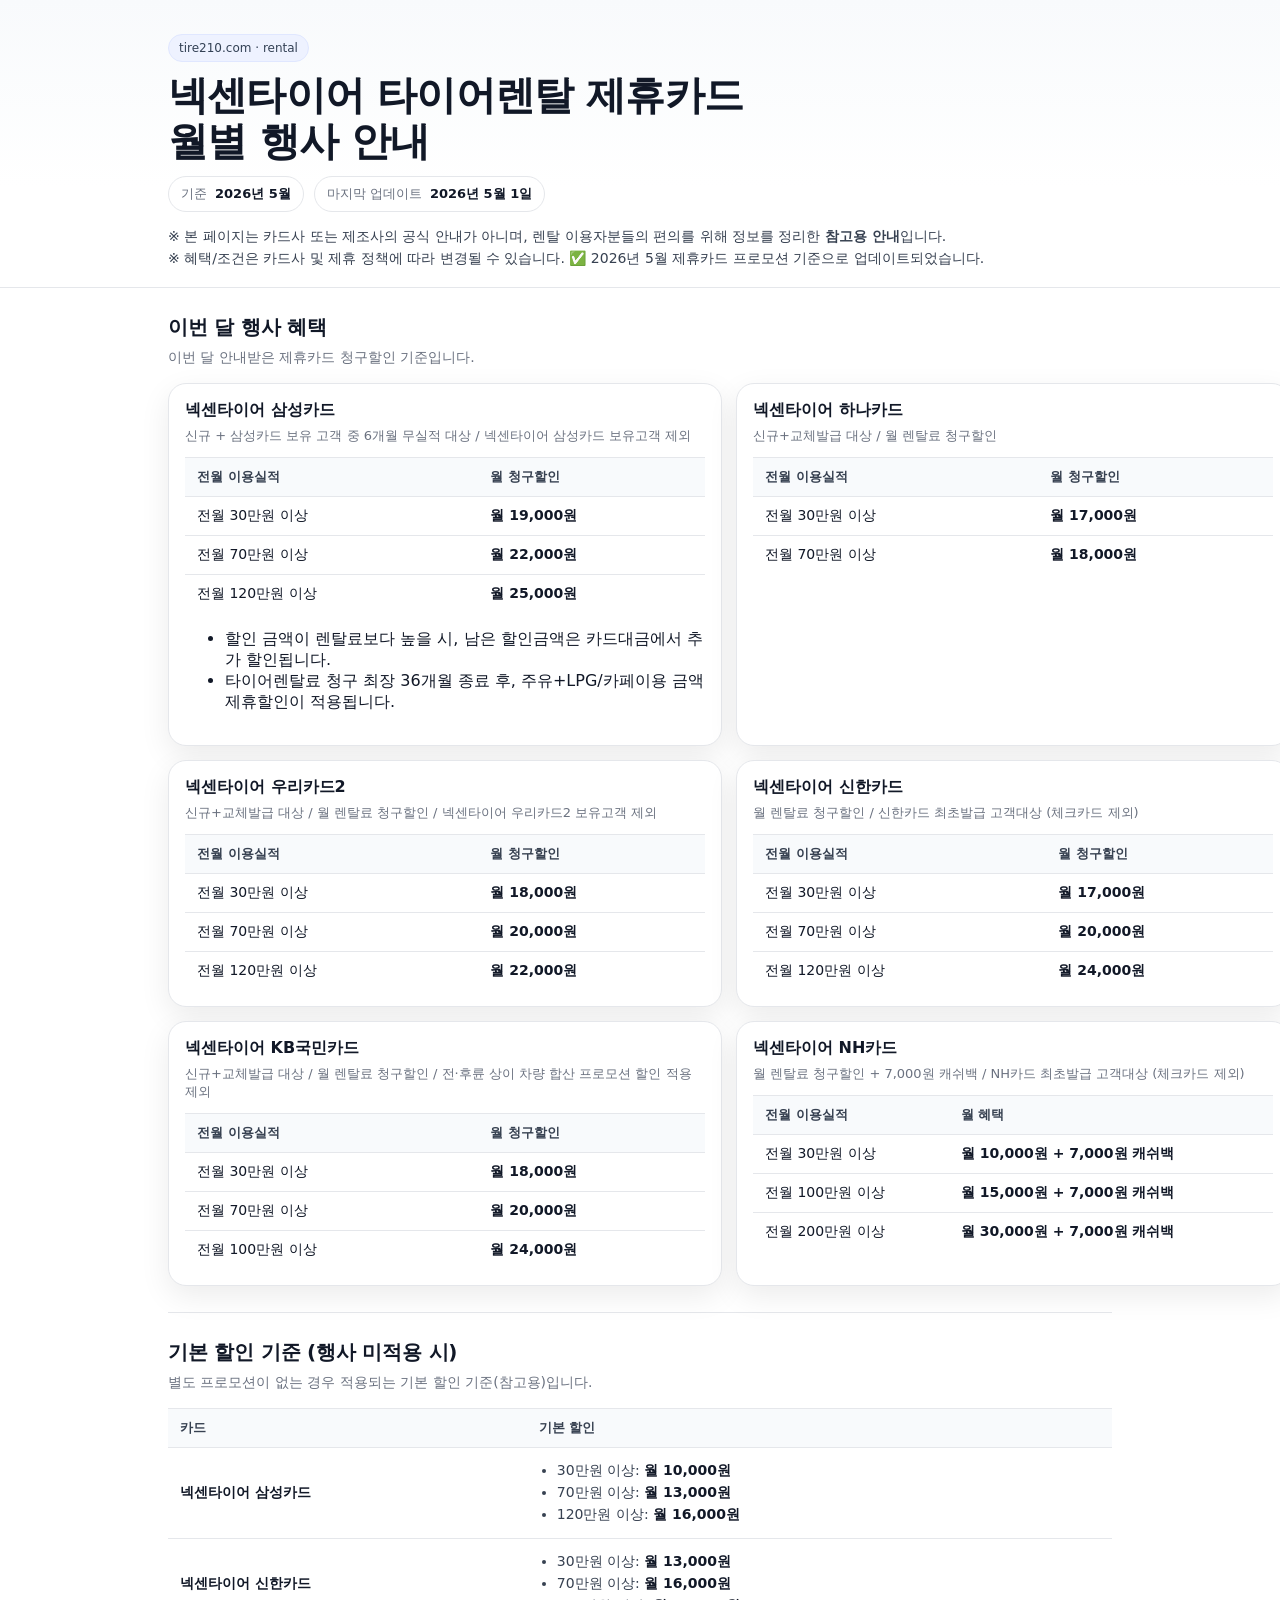
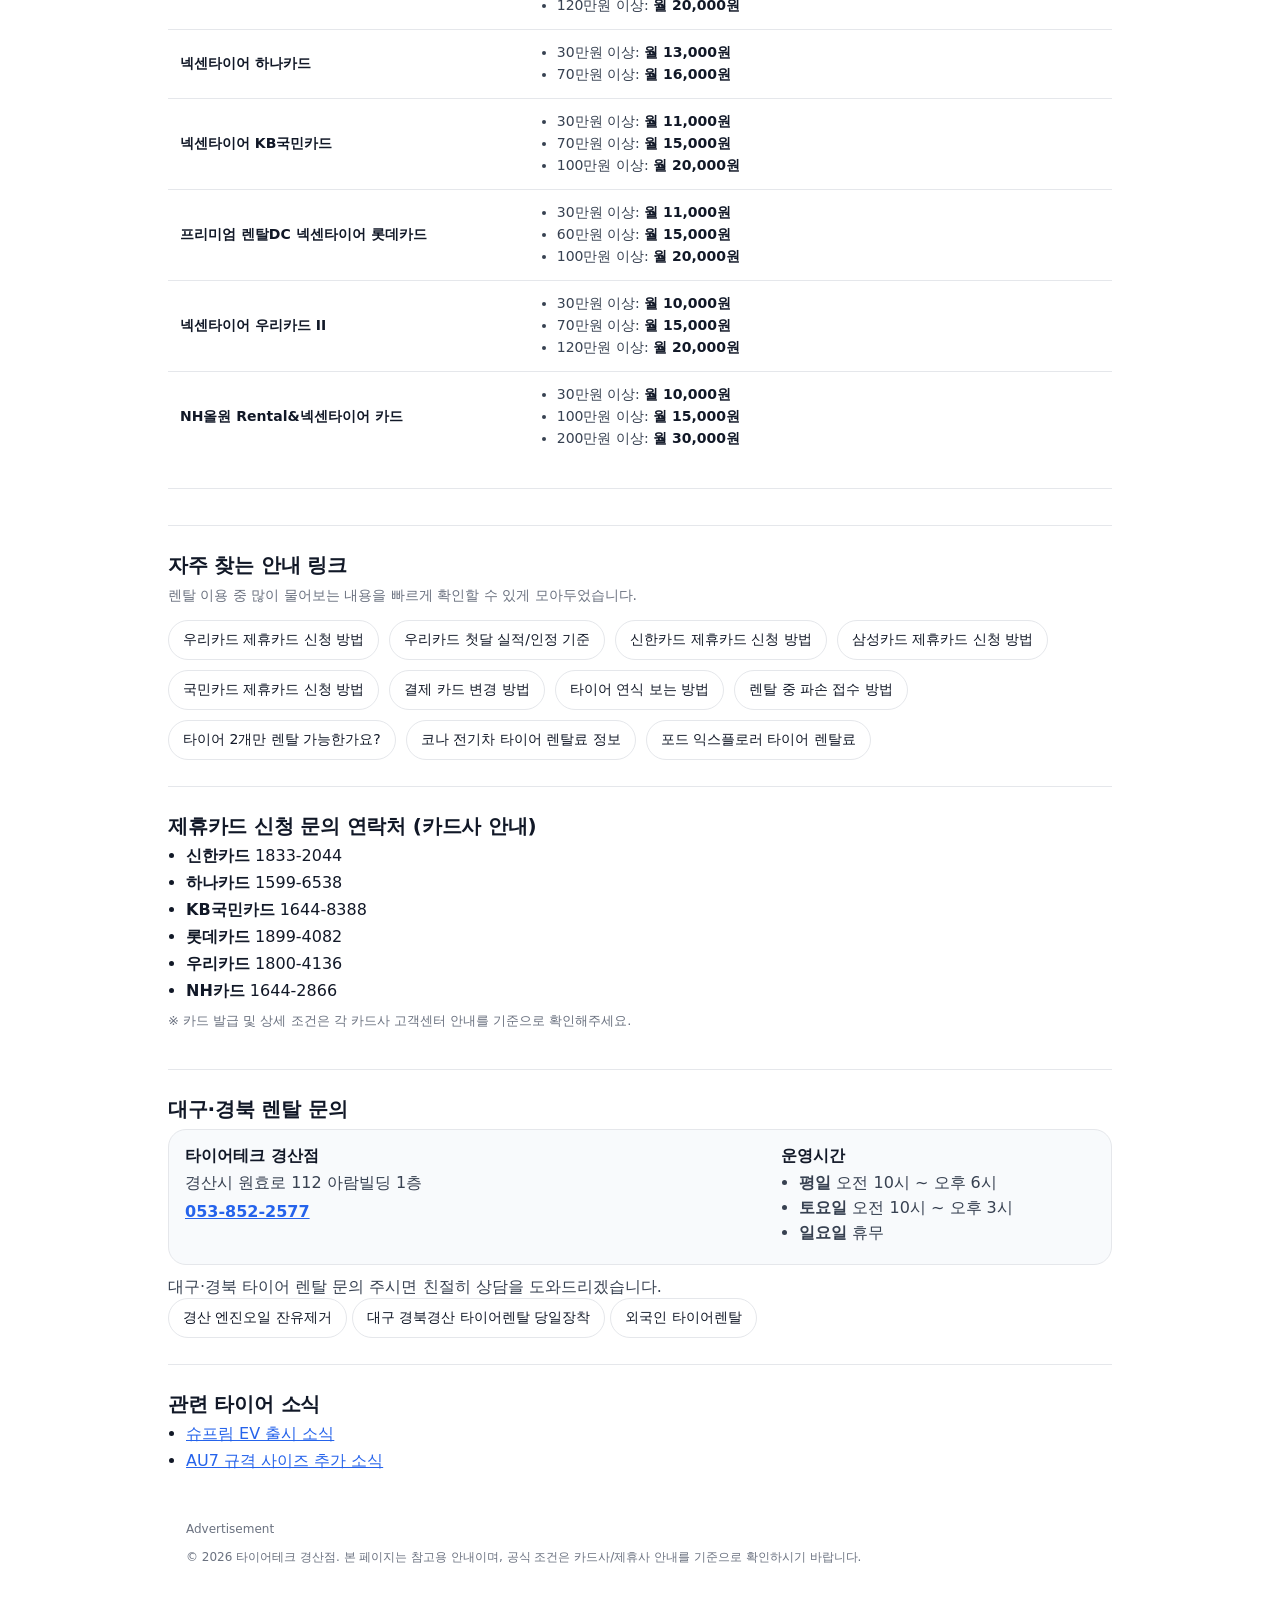
==== index.html.html @ 57018fc6 "Add files via upload" ====
<!DOCTYPE html>
<html lang="ko">
<head>
  <meta name="google-site-verification" content="U9WSG5ah-j_e1AuZ030uVY5MtJMrgHYLfVkPCAjlUDU" />
  <meta name="naver-site-verification" content="57c0deefdcdcd3a2f83f164ee9a19f38ba697eea" />
  <meta charset="UTF-8" />
  <meta name="viewport" content="width=device-width, initial-scale=1.0" />
  <title>넥센타이어 렌탈 제휴카드 월별 행사 안내 | 타이어테크 경산점</title>
  <meta name="description" content="2026년 5월 기준 넥센타이어 렌탈 제휴카드 월별 행사 혜택과 기본 할인 기준, 자주 묻는 질문(FAQ) 및 안내 링크를 한 페이지로 정리했습니다. (참고용 안내)" />
  <link rel="canonical" href="https://rental.tire210.com/" />

  <meta name="google-site-verification" content="BtBII3918J1J9BnNiNfjVaPn0QXfIj5xoi1G_8qtFk4" />
  <meta name="naver-site-verification" content="f28f86b7853e4f6704297b86d7def790b41e00e4" />

  <meta property="og:type" content="website" />
  <meta property="og:title" content="넥센타이어 렌탈 제휴카드 월별 행사 안내" />
  <meta property="og:description" content="2026년 5월 기준 행사 혜택 + 기본 할인 기준 + FAQ/가이드 링크" />
  <meta property="og:url" content="https://rental.tire210.com/" />

  <!-- AdSense (load once) -->
  <script async src="https://pagead2.googlesyndication.com/pagead/js/adsbygoogle.js?client=ca-pub-5877272662464948" crossorigin="anonymous"></script>

  <link rel="stylesheet" href="style.css" />
</head>
<body>
  <header class="hero">
    <div class="container">
      <p class="badge">tire210.com · rental</p>
      <h1>넥센타이어 타이어렌탈 제휴카드<br/>월별 행사 안내</h1>

      <div class="meta-row">
        <div class="meta-item"><span>기준</span><strong>2026년 5월</strong></div>
        <div class="meta-item"><span>마지막 업데이트</span><strong>2026년 5월 1일</strong></div>
      </div>

      <p class="notice">
        ※ 본 페이지는 카드사 또는 제조사의 공식 안내가 아니며, 렌탈 이용자분들의 편의를 위해 정보를 정리한 <strong>참고용 안내</strong>입니다.<br/>
        ※ 혜택/조건은 카드사 및 제휴 정책에 따라 변경될 수 있습니다.
        ✅ 2026년 5월 제휴카드 프로모션 기준으로 업데이트되었습니다.
      </p>
    </div>
  </header>

  <main class="container">

    <section class="section">
      <h2>이번 달 행사 혜택</h2>
      <p class="sub">이번 달 안내받은 제휴카드 청구할인 기준입니다.</p>

      <div class="cards">
        <section class="card">
          <h3>넥센타이어 삼성카드</h3>
          <div class="meta">신규 + 삼성카드 보유 고객 중 6개월 무실적 대상 / 넥센타이어 삼성카드 보유고객 제외</div>
          <div class="table-wrap">
            <table>
              <thead><tr><th>전월 이용실적</th><th>월 청구할인</th></tr></thead>
              <tbody>
                <tr><td>전월 30만원 이상</td><td><strong>월 19,000원</strong></td></tr>
                <tr><td>전월 70만원 이상</td><td><strong>월 22,000원</strong></td></tr>
                <tr><td>전월 120만원 이상</td><td><strong>월 25,000원</strong></td></tr>
              </tbody>
            </table>
          </div>
          <ul class="notes">
            <li>할인 금액이 렌탈료보다 높을 시, 남은 할인금액은 카드대금에서 추가 할인됩니다.</li>
            <li>타이어렌탈료 청구 최장 36개월 종료 후, 주유+LPG/카페이용 금액 제휴할인이 적용됩니다.</li>
          </ul>
        </section>

        <section class="card">
          <h3>넥센타이어 하나카드</h3>
          <div class="meta">신규+교체발급 대상 / 월 렌탈료 청구할인</div>
          <div class="table-wrap">
            <table>
              <thead><tr><th>전월 이용실적</th><th>월 청구할인</th></tr></thead>
              <tbody>
                <tr><td>전월 30만원 이상</td><td><strong>월 17,000원</strong></td></tr>
                <tr><td>전월 70만원 이상</td><td><strong>월 18,000원</strong></td></tr>
              </tbody>
            </table>
          </div>
        </section>

        <section class="card">
          <h3>넥센타이어 우리카드2</h3>
          <div class="meta">신규+교체발급 대상 / 월 렌탈료 청구할인 / 넥센타이어 우리카드2 보유고객 제외</div>
          <div class="table-wrap">
            <table>
              <thead><tr><th>전월 이용실적</th><th>월 청구할인</th></tr></thead>
              <tbody>
                <tr><td>전월 30만원 이상</td><td><strong>월 18,000원</strong></td></tr>
                <tr><td>전월 70만원 이상</td><td><strong>월 20,000원</strong></td></tr>
                <tr><td>전월 120만원 이상</td><td><strong>월 22,000원</strong></td></tr>
              </tbody>
            </table>
          </div>
        </section>

        <section class="card">
          <h3>넥센타이어 신한카드</h3>
          <div class="meta">월 렌탈료 청구할인 / 신한카드 최초발급 고객대상 (체크카드 제외)</div>
          <div class="table-wrap">
            <table>
              <thead><tr><th>전월 이용실적</th><th>월 청구할인</th></tr></thead>
              <tbody>
                <tr><td>전월 30만원 이상</td><td><strong>월 17,000원</strong></td></tr>
                <tr><td>전월 70만원 이상</td><td><strong>월 20,000원</strong></td></tr>
                <tr><td>전월 120만원 이상</td><td><strong>월 24,000원</strong></td></tr>
              </tbody>
            </table>
          </div>
        </section>

        <section class="card">
          <h3>넥센타이어 KB국민카드</h3>
          <div class="meta">신규+교체발급 대상 / 월 렌탈료 청구할인 / 전·후륜 상이 차량 합산 프로모션 할인 적용 제외</div>
          <div class="table-wrap">
            <table>
              <thead><tr><th>전월 이용실적</th><th>월 청구할인</th></tr></thead>
              <tbody>
                <tr><td>전월 30만원 이상</td><td><strong>월 18,000원</strong></td></tr>
                <tr><td>전월 70만원 이상</td><td><strong>월 20,000원</strong></td></tr>
                <tr><td>전월 100만원 이상</td><td><strong>월 24,000원</strong></td></tr>
              </tbody>
            </table>
          </div>
        </section>

        <section class="card">
          <h3>넥센타이어 NH카드</h3>
          <div class="meta">월 렌탈료 청구할인 + 7,000원 캐쉬백 / NH카드 최초발급 고객대상 (체크카드 제외)</div>
          <div class="table-wrap">
            <table>
              <thead><tr><th>전월 이용실적</th><th>월 혜택</th></tr></thead>
              <tbody>
                <tr><td>전월 30만원 이상</td><td><strong>월 10,000원 + 7,000원 캐쉬백</strong></td></tr>
                <tr><td>전월 100만원 이상</td><td><strong>월 15,000원 + 7,000원 캐쉬백</strong></td></tr>
                <tr><td>전월 200만원 이상</td><td><strong>월 30,000원 + 7,000원 캐쉬백</strong></td></tr>
              </tbody>
            </table>
          </div>
        </section>
      </div>
    </section>

    <section class="section">
      <h2>기본 할인 기준 (행사 미적용 시)</h2>
      <p class="sub">별도 프로모션이 없는 경우 적용되는 기본 할인 기준(참고용)입니다.</p>

      <div class="table-wrap">
        <table class="baseline">
          <thead>
            <tr><th style="width:38%">카드</th><th>기본 할인</th></tr>
          </thead>
          <tbody>
            <tr>
              <td class="cardname">넥센타이어 삼성카드</td>
              <td>
                <ul class="mini">
                  <li>30만원 이상: <strong>월 10,000원</strong></li>
                  <li>70만원 이상: <strong>월 13,000원</strong></li>
                  <li>120만원 이상: <strong>월 16,000원</strong></li>
                </ul>
              </td>
            </tr>
            <tr>
              <td class="cardname">넥센타이어 신한카드</td>
              <td>
                <ul class="mini">
                  <li>30만원 이상: <strong>월 13,000원</strong></li><li>70만원 이상: <strong>월 16,000원</strong></li><li>120만원 이상: <strong>월 20,000원</strong></li>
                </ul>
              </td>
            </tr>
            <tr>
              <td class="cardname">넥센타이어 하나카드</td>
              <td>
                <ul class="mini">
                  <li>30만원 이상: <strong>월 13,000원</strong></li><li>70만원 이상: <strong>월 16,000원</strong></li>
                </ul>
              </td>
            </tr>
            <tr>
              <td class="cardname">넥센타이어 KB국민카드</td>
              <td>
                <ul class="mini">
                  <li>30만원 이상: <strong>월 11,000원</strong></li><li>70만원 이상: <strong>월 15,000원</strong></li><li>100만원 이상: <strong>월 20,000원</strong></li>
                </ul>
              </td>
            </tr>
            <tr>
              <td class="cardname">프리미엄 렌탈DC 넥센타이어 롯데카드</td>
              <td>
                <ul class="mini">
                  <li>30만원 이상: <strong>월 11,000원</strong></li><li>60만원 이상: <strong>월 15,000원</strong></li><li>100만원 이상: <strong>월 20,000원</strong></li>
                </ul>
              </td>
            </tr>
            <tr>
              <td class="cardname">넥센타이어 우리카드 II</td>
              <td>
                <ul class="mini">
                  <li>30만원 이상: <strong>월 10,000원</strong></li><li>70만원 이상: <strong>월 15,000원</strong></li><li>120만원 이상: <strong>월 20,000원</strong></li>
                </ul>
              </td>
            </tr>
            <tr>
              <td class="cardname">NH올원 Rental&넥센타이어 카드</td>
              <td>
                <ul class="mini">
                  <li>30만원 이상: <strong>월 10,000원</strong></li><li>100만원 이상: <strong>월 15,000원</strong></li><li>200만원 이상: <strong>월 30,000원</strong></li>
                </ul>
              </td>
            </tr>
          </tbody>
        </table>
      </div>
    </section>

    <!-- Mid-page Ad -->
    <section class="section ad-section" aria-label="advertisement">
      <ins class="adsbygoogle"
        style="display:block"
        data-ad-client="ca-pub-5877272662464948"
        data-ad-slot="8255719334"
        data-ad-format="auto"
        data-full-width-responsive="true"></ins>
    </section>

    <section class="section">
      <h2>자주 찾는 안내 링크</h2>
      <p class="sub">렌탈 이용 중 많이 물어보는 내용을 빠르게 확인할 수 있게 모아두었습니다.</p>
      <div class="btns">
        <a class="btn" href="https://tire210.com/5518" target="_blank" rel="noopener noreferrer">우리카드 제휴카드 신청 방법</a>
        <a class="btn" href="https://tiretech.tistory.com/265" target="_blank" rel="noopener noreferrer">우리카드 첫달 실적/인정 기준</a>
        <a class="btn" href="https://tire210.com/5274" target="_blank" rel="noopener noreferrer">신한카드 제휴카드 신청 방법</a>
        <a class="btn" href="https://blog.naver.com/cylony/224237041107" target="_blank" rel="noopener noreferrer">삼성카드 제휴카드 신청 방법</a>
        <a class="btn" href="https://blog.naver.com/cylony/224177169740" target="_blank" rel="noopener noreferrer">국민카드 제휴카드 신청 방법</a>
        <a class="btn" href="https://2454518.com/%eb%84%a5%ec%84%bc-%ed%83%80%ec%9d%b4%ec%96%b4%eb%a0%8c%ed%83%88-%ea%b2%b0%ec%a0%9c-%ec%b9%b4%eb%93%9c-%eb%b3%80%ea%b2%bd%ed%95%98%eb%8a%94-%eb%b0%a9%eb%b2%95/" target="_blank" rel="noopener noreferrer">결제 카드 변경 방법</a>
        <a class="btn" href="https://tire210.com/3862" target="_blank" rel="noopener noreferrer">타이어 연식 보는 방법</a>
        <a class="btn" href="https://tire210.com/2667" target="_blank" rel="noopener noreferrer">렌탈 중 파손 접수 방법</a>
        <a class="btn" href="https://tire210.com/3295" target="_blank" rel="noopener noreferrer">타이어 2개만 렌탈 가능한가요?</a>
        <a class="btn" href="https://tiretech.tistory.com/417" target="_blank" rel="noopener noreferrer">코나 전기차 타이어 렌탈료 정보</a>
        <a class="btn" href="https://2454518.com/ford-explorer-20inch-tire-255-50r20/" target="_blank" rel="noopener noreferrer">포드 익스플로러 타이어 렌탈료</a>
      </div>
    </section>

    <section class="section">
      <h2>제휴카드 신청 문의 연락처 (카드사 안내)</h2>
      <ul class="contacts">
        <li><strong>신한카드</strong> 1833-2044</li>
        <li><strong>하나카드</strong> 1599-6538</li>
        <li><strong>KB국민카드</strong> 1644-8388</li>
        <li><strong>롯데카드</strong> 1899-4082</li>
        <li><strong>우리카드</strong> 1800-4136</li>
        <li><strong>NH카드</strong> 1644-2866</li>
      </ul>
      <p class="muted">※ 카드 발급 및 상세 조건은 각 카드사 고객센터 안내를 기준으로 확인해주세요.</p>
    </section>

    <section class="section store">
      <h2>대구·경북 렌탈 문의</h2>
      <div class="storebox">
        <div>
          <div class="storename">타이어테크 경산점</div>
          <div class="storeaddr">경산시 원효로 112 아람빌딩 1층</div>
          <div class="storephone"><a href="tel:0538522577">053-852-2577</a></div>
        </div>
        <div class="hours">
          <div class="hours-title">운영시간</div>
          <ul>
            <li><strong>평일</strong> 오전 10시 ~ 오후 6시</li><li><strong>토요일</strong> 오전 10시 ~ 오후 3시</li><li><strong>일요일</strong> 휴무</li>
          </ul>
        </div>
      </div>
      <p class="feel">대구·경북 타이어 렌탈 문의 주시면 친절히 상담을 도와드리겠습니다.</p>
      <a class="btn" href="https://2454518.com/gyeongsan-engine-oil-suction/" target="_blank" rel="noopener noreferrer">경산 엔진오일 잔유제거</a>
      <a class="btn" href="https://daegu-gyeongsan-tire-rental.vercel.app/" target="_blank" rel="noopener noreferrer">대구 경북경산 타이어렌탈 당일장착</a>
      <a class="btn" href="https://gyeongsan-tire-rental-39fvxk71e-mazeverses-projects.vercel.app/" target="_blank" rel="noopener noreferrer">외국인 타이어렌탈</a>
    </section>

    <section class="section">
      <h2>관련 타이어 소식</h2>
      <ul class="related">
        <li><a href="https://tire210.com/5568" target="_blank" rel="noopener noreferrer">슈프림 EV 출시 소식</a></li>
        <li><a href="https://tire210.com/5539" target="_blank" rel="noopener noreferrer">AU7 규격 사이즈 추가 소식</a></li>
      </ul>
    </section>

    <!-- Bottom Ad (last) -->
    <footer class="footer">
      <div class="container">
        <div class="ad-label">Advertisement</div>
        <ins class="adsbygoogle"
          style="display:block"
          data-ad-client="ca-pub-5877272662464948"
          data-ad-slot="8255719334"
          data-ad-format="auto"
          data-full-width-responsive="true"></ins>

        <p class="fineprint">
          © 2026 타이어테크 경산점. 본 페이지는 참고용 안내이며, 공식 조건은 카드사/제휴사 안내를 기준으로 확인하시기 바랍니다.
        </p>
      </div>
    </footer>

  </main>

  <script src="script.js"></script>
  <script>
    // Initialize AdSense units after the DOM is ready
    window.addEventListener('load', function(){
      try {
        (adsbygoogle = window.adsbygoogle || []).push({});
        (adsbygoogle = window.adsbygoogle || []).push({});
      } catch (e) {}
    });
  </script>
</body>
</html>
---- style.css ----
:root{
  --bg:#ffffff;
  --text:#111827;
  --muted:#6b7280;
  --card:#ffffff;
  --line:#e5e7eb;
  --accent:#2563eb;
  --soft:#f8fafc;
  --shadow: 0 10px 30px rgba(0,0,0,.08);
  --radius:18px;
  --max: 980px;
}

*{box-sizing:border-box}
html,body{margin:0;padding:0;font-family:system-ui,-apple-system,Segoe UI,Roboto,Noto Sans KR,Apple SD Gothic Neo,"Malgun Gothic",sans-serif;color:var(--text);background:var(--bg);}
a{color:inherit}
.container{max-width:var(--max);margin:0 auto;padding:0 18px;}

.hero{
  background:linear-gradient(180deg, #f8fafc 0%, #ffffff 65%);
  border-bottom:1px solid var(--line);
  padding:34px 0 18px;
}
.badge{
  display:inline-block;
  font-size:12px;
  color:#334155;
  background:#eef2ff;
  border:1px solid #e0e7ff;
  padding:6px 10px;
  border-radius:999px;
  margin:0 0 10px;
}
.hero h1{
  margin:0 0 12px;
  line-height:1.15;
  font-size:34px;
  letter-spacing:-.02em;
}
.meta-row{
  display:flex; gap:10px; flex-wrap:wrap;
  margin:8px 0 14px;
}
.meta-item{
  background:#fff;
  border:1px solid var(--line);
  border-radius:999px;
  padding:8px 12px;
  font-size:13px;
  display:flex; gap:8px; align-items:center;
}
.meta-item span{color:var(--muted)}
.notice{
  margin:0;
  color:#374151;
  font-size:14px;
  line-height:1.55;
}

.section{padding:26px 0;border-bottom:1px solid var(--line);}
.section:last-of-type{border-bottom:none}
h2{margin:0 0 6px;font-size:20px;letter-spacing:-.01em}
.sub{margin:0 0 14px;color:var(--muted);font-size:14px;line-height:1.55}

.cards{display:grid;grid-template-columns:1fr;gap:14px}
.card{
  background:var(--card);
  border:1px solid var(--line);
  border-radius:var(--radius);
  padding:16px;
  box-shadow: var(--shadow);
}
.card h3{margin:0 0 6px;font-size:16px}
.meta{color:var(--muted);font-size:13px;margin-bottom:12px}
.table-wrap{overflow:auto}
table{
  width:100%;
  border-collapse:separate;
  border-spacing:0;
  min-width:520px;
}
thead th{
  text-align:left;
  font-size:13px;
  color:#374151;
  background:var(--soft);
  border-top:1px solid var(--line);
  border-bottom:1px solid var(--line);
  padding:10px 12px;
}
tbody td{
  padding:10px 12px;
  border-bottom:1px solid var(--line);
  font-size:14px;
}
tbody tr:last-child td{border-bottom:none}
.baseline{min-width:720px}
.cardname{font-weight:600}
.mini{margin:0;padding-left:18px}
.mini li{margin:4px 0;color:#374151}
.mini strong{color:#111827}

.btns{display:flex;flex-wrap:wrap;gap:10px}
.btn{
  display:inline-flex;
  align-items:center;
  justify-content:center;
  text-decoration:none;
  padding:10px 14px;
  border:1px solid var(--line);
  border-radius:999px;
  background:#fff;
  font-size:14px;
  transition:transform .05s ease, box-shadow .15s ease, border-color .15s ease;
}
.btn:hover{
  border-color:#cbd5e1;
  box-shadow:0 8px 20px rgba(0,0,0,.06);
}
.btn:active{transform:translateY(1px)}

.contacts{margin:0;padding-left:18px}
.contacts li{margin:6px 0;color:#111827}
.muted{color:var(--muted);font-size:13px;margin-top:10px}

.storebox{
  display:grid;
  grid-template-columns: 1.3fr .7fr;
  gap:14px;
  background:var(--soft);
  border:1px solid var(--line);
  border-radius:var(--radius);
  padding:16px;
}
.storename{font-weight:800;font-size:16px;margin-bottom:6px}
.storeaddr{color:#374151;margin-bottom:8px}
.storephone a{color:var(--accent);font-weight:700}
.hours-title{font-weight:700;margin-bottom:6px}
.hours ul{margin:0;padding-left:18px}
.hours li{margin:4px 0;color:#374151}
.feel{margin:12px 0 0;color:#374151}

.related{margin:0;padding-left:18px}
.related li{margin:6px 0}
.related a{color:var(--accent)}

.ad-section{
  padding:18px 0;
  border-bottom:1px solid var(--line);
}
.footer{
  padding:18px 0 32px;
}
.ad-label{
  color:var(--muted);
  font-size:12px;
  margin-bottom:10px;
}
.fineprint{
  margin:12px 0 0;
  color:var(--muted);
  font-size:12px;
  line-height:1.5;
}

@media (min-width: 860px){
  .cards{grid-template-columns:1fr 1fr}
  .hero h1{font-size:40px}
}
@media (max-width: 600px){
  table{min-width:0}
  .baseline{min-width:0}
  .storebox{grid-template-columns:1fr}
  .btn{width:100%}
}
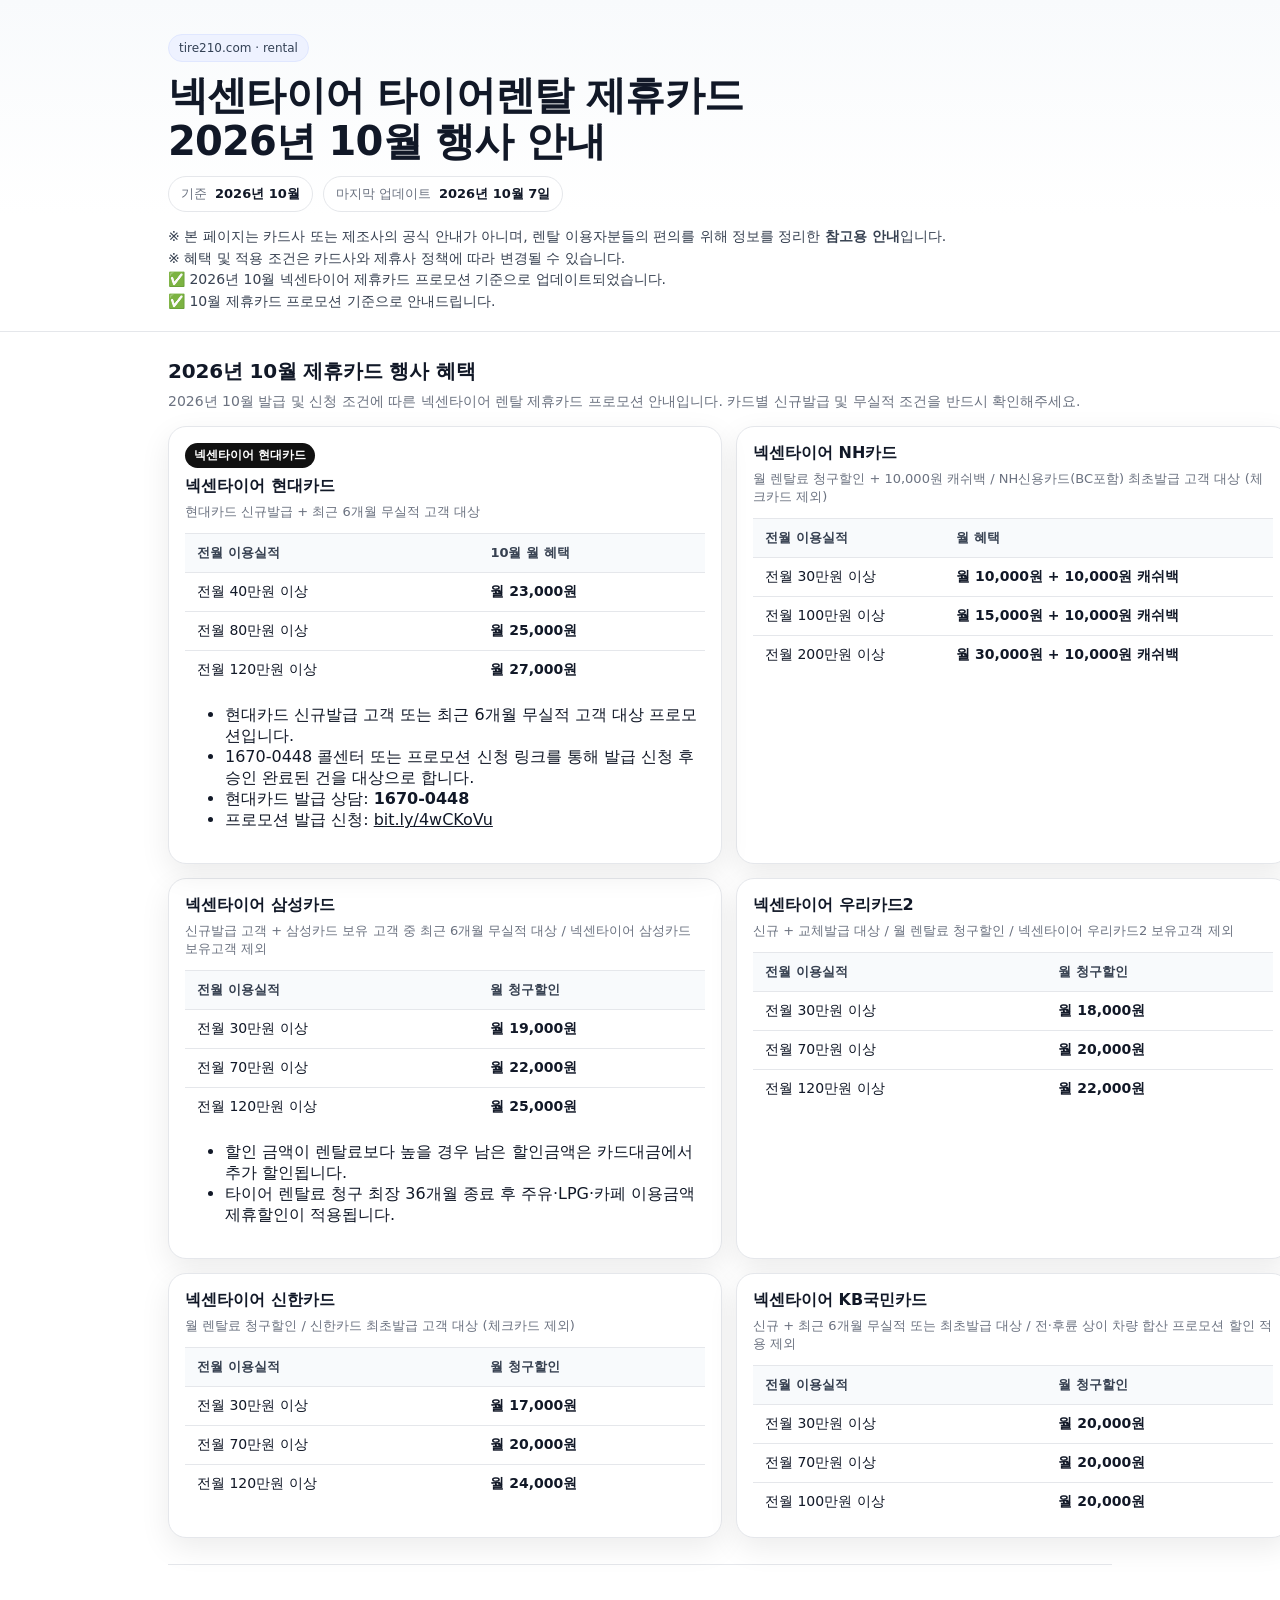
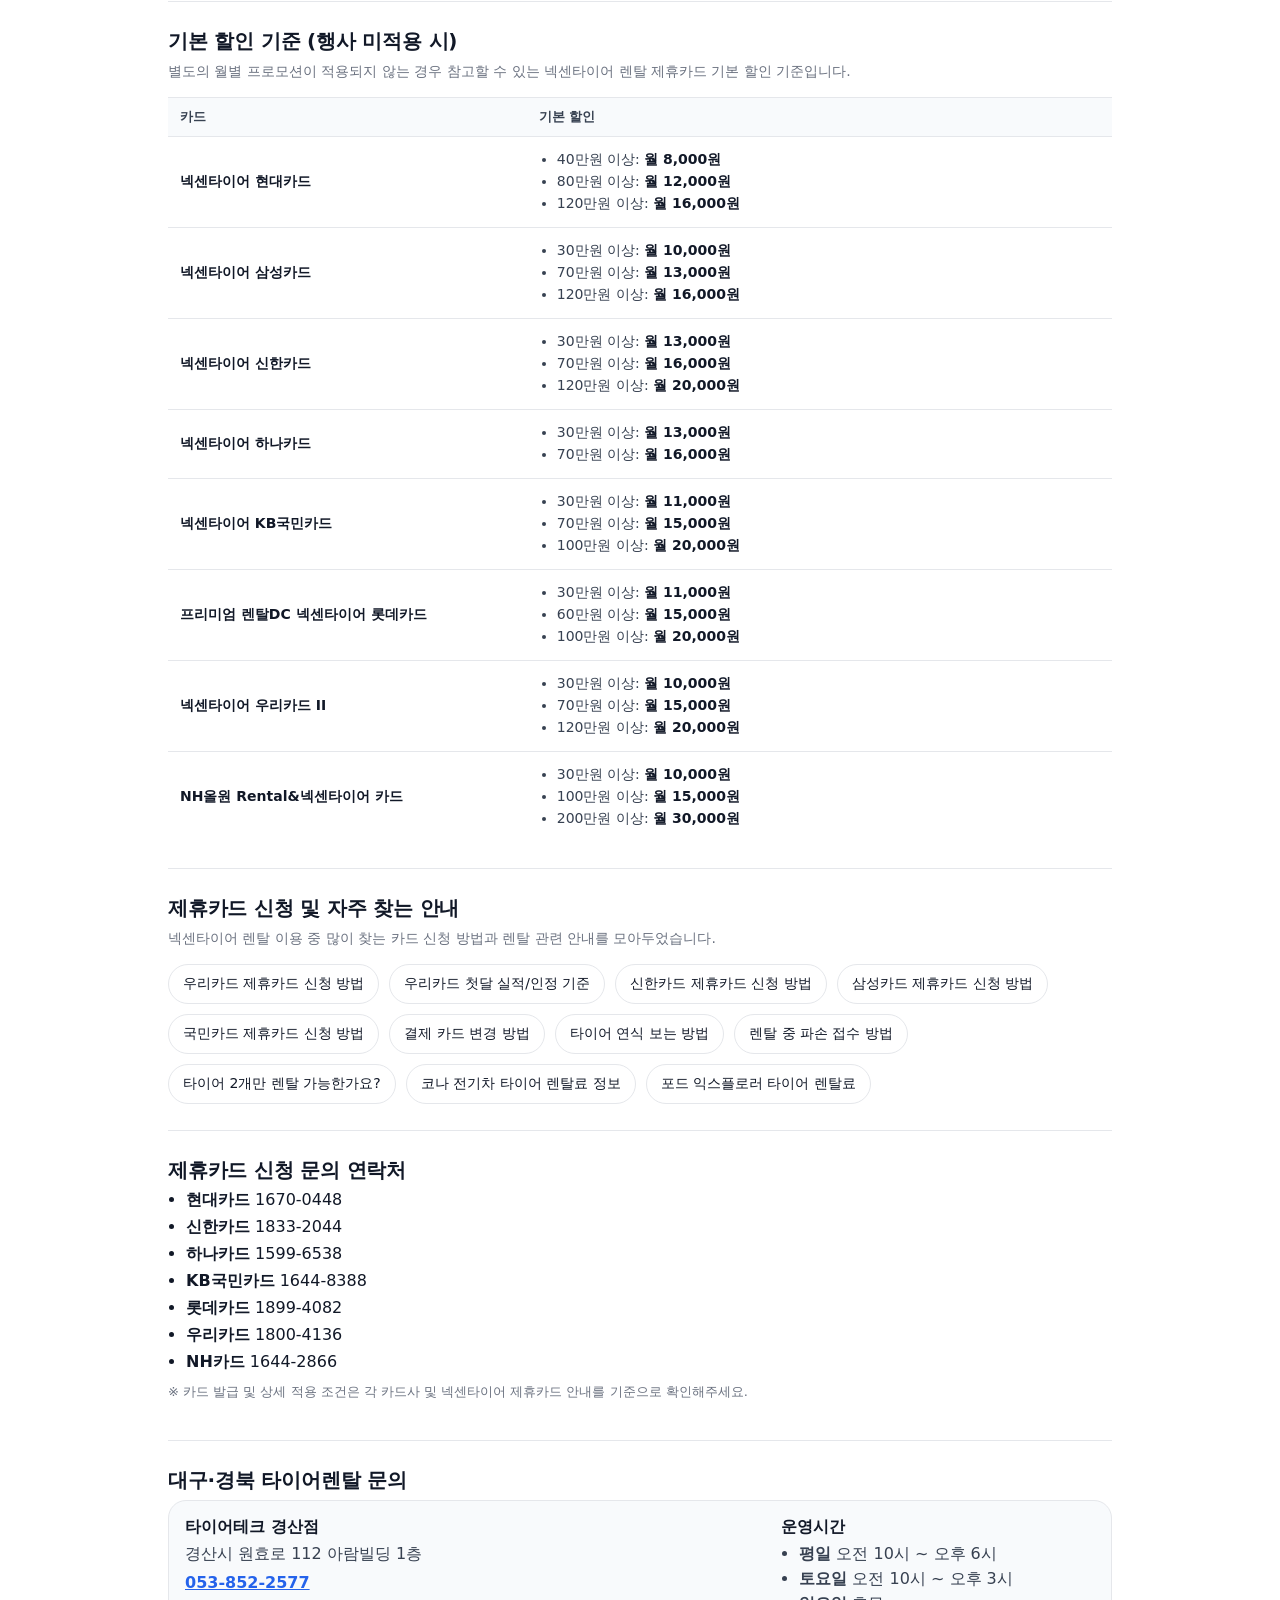
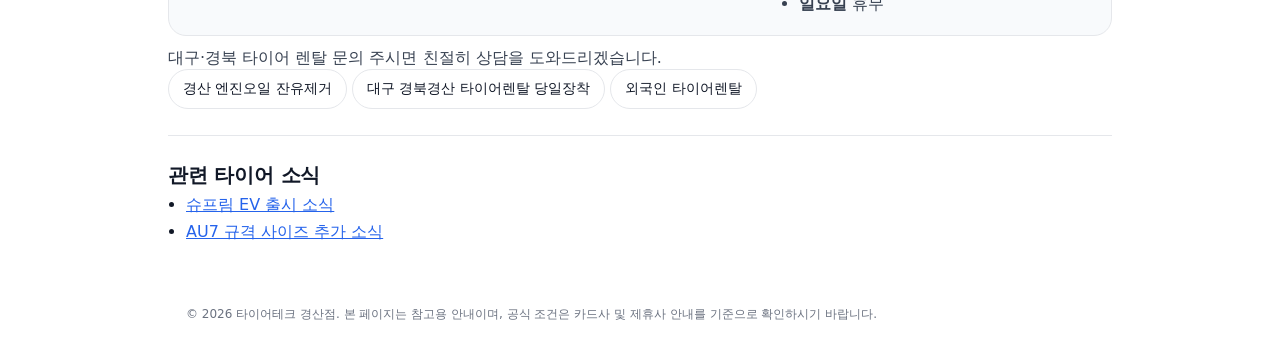
==== commit 9d9ce30b: "Add files via upload" ====
--- a/index.html.html
+++ b/index.html.html
@@ -5,315 +5,1090 @@
   <meta name="naver-site-verification" content="57c0deefdcdcd3a2f83f164ee9a19f38ba697eea" />
   <meta charset="UTF-8" />
   <meta name="viewport" content="width=device-width, initial-scale=1.0" />
-  <title>넥센타이어 렌탈 제휴카드 월별 행사 안내 | 타이어테크 경산점</title>
-  <meta name="description" content="2026년 5월 기준 넥센타이어 렌탈 제휴카드 월별 행사 혜택과 기본 할인 기준, 자주 묻는 질문(FAQ) 및 안내 링크를 한 페이지로 정리했습니다. (참고용 안내)" />
+
+  <title>넥센타이어 렌탈 제휴카드 10월 행사 안내 | 타이어테크 경산점</title>
+
+  <meta
+    name="description"
+    content="2026년 10월 넥센타이어 렌탈 제휴카드 프로모션을 정리했습니다. 현대카드, NH카드, 삼성카드, 우리카드, 신한카드, 국민카드 월별 할인 혜택과 기본 할인 기준을 확인하세요."
+  />
+
   <link rel="canonical" href="https://rental.tire210.com/" />
 
   <meta name="google-site-verification" content="BtBII3918J1J9BnNiNfjVaPn0QXfIj5xoi1G_8qtFk4" />
   <meta name="naver-site-verification" content="f28f86b7853e4f6704297b86d7def790b41e00e4" />
 
   <meta property="og:type" content="website" />
-  <meta property="og:title" content="넥센타이어 렌탈 제휴카드 월별 행사 안내" />
-  <meta property="og:description" content="2026년 5월 기준 행사 혜택 + 기본 할인 기준 + FAQ/가이드 링크" />
+  <meta property="og:title" content="2026년 10월 넥센타이어 렌탈 제휴카드 행사 안내" />
+  <meta
+    property="og:description"
+    content="현대카드 신규 출시! 2026년 10월 넥센타이어 렌탈 제휴카드 프로모션과 기본 할인 기준을 한눈에 확인하세요."
+  />
   <meta property="og:url" content="https://rental.tire210.com/" />
 
-  <!-- AdSense (load once) -->
-  <script async src="https://pagead2.googlesyndication.com/pagead/js/adsbygoogle.js?client=ca-pub-5877272662464948" crossorigin="anonymous"></script>
+  <!-- AdSense -->
+  <script
+    async
+    src="https://pagead2.googlesyndication.com/pagead/js/adsbygoogle.js?client=ca-pub-5877272662464948"
+    crossorigin="anonymous">
+  </script>
 
   <link rel="stylesheet" href="style.css" />
+
+  <style>
+    .cards {
+      align-items: stretch;
+    }
+
+    .card {
+      height: 100%;
+      box-sizing: border-box;
+    }
+
+    .new-card {
+      position: relative;
+    }
+
+    .new-label {
+      display: inline-block;
+      margin-bottom: 8px;
+      padding: 4px 9px;
+      border-radius: 20px;
+      font-size: 12px;
+      font-weight: 700;
+      background: #111;
+      color: #fff;
+    }
+
+    .card-guide {
+      margin-top: 14px;
+    }
+
+    .card-guide a {
+      display: inline-block;
+      font-weight: 700;
+      text-decoration: none;
+    }
+  </style>
 </head>
+
 <body>
+
   <header class="hero">
     <div class="container">
+
       <p class="badge">tire210.com · rental</p>
-      <h1>넥센타이어 타이어렌탈 제휴카드<br/>월별 행사 안내</h1>
+
+      <h1>
+        넥센타이어 타이어렌탈 제휴카드<br />
+        2026년 10월 행사 안내
+      </h1>
 
       <div class="meta-row">
-        <div class="meta-item"><span>기준</span><strong>2026년 5월</strong></div>
-        <div class="meta-item"><span>마지막 업데이트</span><strong>2026년 5월 1일</strong></div>
+
+        <div class="meta-item">
+          <span>기준</span>
+          <strong>2026년 10월</strong>
+        </div>
+
+        <div class="meta-item">
+          <span>마지막 업데이트</span>
+          <strong>2026년 10월 7일</strong>
+        </div>
+
       </div>
 
       <p class="notice">
-        ※ 본 페이지는 카드사 또는 제조사의 공식 안내가 아니며, 렌탈 이용자분들의 편의를 위해 정보를 정리한 <strong>참고용 안내</strong>입니다.<br/>
-        ※ 혜택/조건은 카드사 및 제휴 정책에 따라 변경될 수 있습니다.
-        ✅ 2026년 5월 제휴카드 프로모션 기준으로 업데이트되었습니다.
+        ※ 본 페이지는 카드사 또는 제조사의 공식 안내가 아니며,
+        렌탈 이용자분들의 편의를 위해 정보를 정리한
+        <strong>참고용 안내</strong>입니다.<br />
+
+        ※ 혜택 및 적용 조건은 카드사와 제휴사 정책에 따라 변경될 수 있습니다.<br />
+
+        ✅ 2026년 10월 넥센타이어 제휴카드 프로모션 기준으로 업데이트되었습니다.<br />
+
+        ✅ 10월 제휴카드 프로모션 기준으로 안내드립니다.
       </p>
+
     </div>
   </header>
 
+
   <main class="container">
 
+    <!-- 9월 프로모션 -->
     <section class="section">
-      <h2>이번 달 행사 혜택</h2>
-      <p class="sub">이번 달 안내받은 제휴카드 청구할인 기준입니다.</p>
+
+      <h2>2026년 10월 제휴카드 행사 혜택</h2>
+
+      <p class="sub">
+        2026년 10월 발급 및 신청 조건에 따른 넥센타이어 렌탈 제휴카드 프로모션 안내입니다.
+        카드별 신규발급 및 무실적 조건을 반드시 확인해주세요.
+      </p>
 
       <div class="cards">
+
+
+        <!-- 현대카드 -->
+        <section class="card new-card">
+
+          <span class="new-label">넥센타이어 현대카드</span>
+
+          <h3>넥센타이어 현대카드</h3>
+
+          <div class="meta">
+            현대카드 신규발급 + 최근 6개월 무실적 고객 대상
+          </div>
+
+          <div class="table-wrap">
+
+            <table>
+
+              <thead>
+                <tr>
+                  <th>전월 이용실적</th>
+                  <th>10월 월 혜택</th>
+                </tr>
+              </thead>
+
+              <tbody>
+
+                <tr>
+                  <td>전월 40만원 이상</td>
+                  <td>
+                    <strong>월 23,000원</strong>
+                  </td>
+                </tr>
+
+                <tr>
+                  <td>전월 80만원 이상</td>
+                  <td>
+                    <strong>월 25,000원</strong>
+                  </td>
+                </tr>
+
+                <tr>
+                  <td>전월 120만원 이상</td>
+                  <td>
+                    <strong>월 27,000원</strong>
+                  </td>
+                </tr>
+
+              </tbody>
+
+            </table>
+
+          </div>
+
+          <ul class="notes">
+            <li>
+              현대카드 신규발급 고객 또는 최근 6개월 무실적 고객 대상 프로모션입니다.
+            </li>
+
+            <li>
+              1670-0448 콜센터 또는 프로모션 신청 링크를 통해 발급 신청 후 승인 완료된 건을 대상으로 합니다.
+            </li>
+
+            <li>
+              현대카드 발급 상담:
+              <strong>1670-0448</strong>
+            </li>
+            <li>
+              프로모션 발급 신청:
+              <a href="https://bit.ly/4wCKoVu" target="_blank" rel="noopener noreferrer">bit.ly/4wCKoVu</a>
+            </li>
+          </ul>
+
+        </section>
+
+
+        <!-- NH카드 -->
         <section class="card">
+
+          <h3>넥센타이어 NH카드</h3>
+
+          <div class="meta">
+            월 렌탈료 청구할인 + 10,000원 캐쉬백 /
+            NH신용카드(BC포함) 최초발급 고객 대상
+            (체크카드 제외)
+          </div>
+
+          <div class="table-wrap">
+
+            <table>
+
+              <thead>
+                <tr>
+                  <th>전월 이용실적</th>
+                  <th>월 혜택</th>
+                </tr>
+              </thead>
+
+              <tbody>
+
+                <tr>
+                  <td>전월 30만원 이상</td>
+                  <td>
+                    <strong>월 10,000원 + 10,000원 캐쉬백</strong>
+                  </td>
+                </tr>
+
+                <tr>
+                  <td>전월 100만원 이상</td>
+                  <td>
+                    <strong>월 15,000원 + 10,000원 캐쉬백</strong>
+                  </td>
+                </tr>
+
+                <tr>
+                  <td>전월 200만원 이상</td>
+                  <td>
+                    <strong>월 30,000원 + 10,000원 캐쉬백</strong>
+                  </td>
+                </tr>
+
+              </tbody>
+
+            </table>
+
+          </div>
+
+        </section>
+
+
+        <!-- 삼성카드 -->
+        <section class="card">
+
           <h3>넥센타이어 삼성카드</h3>
-          <div class="meta">신규 + 삼성카드 보유 고객 중 6개월 무실적 대상 / 넥센타이어 삼성카드 보유고객 제외</div>
+
+          <div class="meta">
+            신규발급 고객 + 삼성카드 보유 고객 중 최근 6개월 무실적 대상 /
+            넥센타이어 삼성카드 보유고객 제외
+          </div>
+
           <div class="table-wrap">
+
             <table>
-              <thead><tr><th>전월 이용실적</th><th>월 청구할인</th></tr></thead>
+
+              <thead>
+                <tr>
+                  <th>전월 이용실적</th>
+                  <th>월 청구할인</th>
+                </tr>
+              </thead>
+
               <tbody>
-                <tr><td>전월 30만원 이상</td><td><strong>월 19,000원</strong></td></tr>
-                <tr><td>전월 70만원 이상</td><td><strong>월 22,000원</strong></td></tr>
-                <tr><td>전월 120만원 이상</td><td><strong>월 25,000원</strong></td></tr>
+
+                <tr>
+                  <td>전월 30만원 이상</td>
+                  <td>
+                    <strong>월 19,000원</strong>
+                  </td>
+                </tr>
+
+                <tr>
+                  <td>전월 70만원 이상</td>
+                  <td>
+                    <strong>월 22,000원</strong>
+                  </td>
+                </tr>
+
+                <tr>
+                  <td>전월 120만원 이상</td>
+                  <td>
+                    <strong>월 25,000원</strong>
+                  </td>
+                </tr>
+
               </tbody>
+
             </table>
-          </div>
+
+          </div>
+
           <ul class="notes">
-            <li>할인 금액이 렌탈료보다 높을 시, 남은 할인금액은 카드대금에서 추가 할인됩니다.</li>
-            <li>타이어렌탈료 청구 최장 36개월 종료 후, 주유+LPG/카페이용 금액 제휴할인이 적용됩니다.</li>
+
+            <li>
+              할인 금액이 렌탈료보다 높을 경우 남은 할인금액은 카드대금에서 추가 할인됩니다.
+            </li>
+
+            <li>
+              타이어 렌탈료 청구 최장 36개월 종료 후
+              주유·LPG·카페 이용금액 제휴할인이 적용됩니다.
+            </li>
+
           </ul>
+
         </section>
 
+
+        <!-- 우리카드 -->
         <section class="card">
-          <h3>넥센타이어 하나카드</h3>
-          <div class="meta">신규+교체발급 대상 / 월 렌탈료 청구할인</div>
+
+          <h3>넥센타이어 우리카드2</h3>
+
+          <div class="meta">
+            신규 + 교체발급 대상 /
+            월 렌탈료 청구할인 /
+            넥센타이어 우리카드2 보유고객 제외
+          </div>
+
           <div class="table-wrap">
+
             <table>
-              <thead><tr><th>전월 이용실적</th><th>월 청구할인</th></tr></thead>
+
+              <thead>
+                <tr>
+                  <th>전월 이용실적</th>
+                  <th>월 청구할인</th>
+                </tr>
+              </thead>
+
               <tbody>
-                <tr><td>전월 30만원 이상</td><td><strong>월 17,000원</strong></td></tr>
-                <tr><td>전월 70만원 이상</td><td><strong>월 18,000원</strong></td></tr>
+
+                <tr>
+                  <td>전월 30만원 이상</td>
+                  <td>
+                    <strong>월 18,000원</strong>
+                  </td>
+                </tr>
+
+                <tr>
+                  <td>전월 70만원 이상</td>
+                  <td>
+                    <strong>월 20,000원</strong>
+                  </td>
+                </tr>
+
+                <tr>
+                  <td>전월 120만원 이상</td>
+                  <td>
+                    <strong>월 22,000원</strong>
+                  </td>
+                </tr>
+
               </tbody>
+
             </table>
-          </div>
+
+          </div>
+
         </section>
 
+
+        <!-- 신한카드 -->
         <section class="card">
-          <h3>넥센타이어 우리카드2</h3>
-          <div class="meta">신규+교체발급 대상 / 월 렌탈료 청구할인 / 넥센타이어 우리카드2 보유고객 제외</div>
+
+          <h3>넥센타이어 신한카드</h3>
+
+          <div class="meta">
+            월 렌탈료 청구할인 /
+            신한카드 최초발급 고객 대상
+            (체크카드 제외)
+          </div>
+
           <div class="table-wrap">
+
             <table>
-              <thead><tr><th>전월 이용실적</th><th>월 청구할인</th></tr></thead>
+
+              <thead>
+                <tr>
+                  <th>전월 이용실적</th>
+                  <th>월 청구할인</th>
+                </tr>
+              </thead>
+
               <tbody>
-                <tr><td>전월 30만원 이상</td><td><strong>월 18,000원</strong></td></tr>
-                <tr><td>전월 70만원 이상</td><td><strong>월 20,000원</strong></td></tr>
-                <tr><td>전월 120만원 이상</td><td><strong>월 22,000원</strong></td></tr>
+
+                <tr>
+                  <td>전월 30만원 이상</td>
+                  <td>
+                    <strong>월 17,000원</strong>
+                  </td>
+                </tr>
+
+                <tr>
+                  <td>전월 70만원 이상</td>
+                  <td>
+                    <strong>월 20,000원</strong>
+                  </td>
+                </tr>
+
+                <tr>
+                  <td>전월 120만원 이상</td>
+                  <td>
+                    <strong>월 24,000원</strong>
+                  </td>
+                </tr>
+
               </tbody>
+
             </table>
-          </div>
+
+          </div>
+
         </section>
 
+
+        <!-- 국민카드 -->
         <section class="card">
-          <h3>넥센타이어 신한카드</h3>
-          <div class="meta">월 렌탈료 청구할인 / 신한카드 최초발급 고객대상 (체크카드 제외)</div>
+
+          <h3>넥센타이어 KB국민카드</h3>
+
+          <div class="meta">
+            신규 + 최근 6개월 무실적 또는 최초발급 대상 /
+            전·후륜 상이 차량 합산 프로모션 할인 적용 제외
+          </div>
+
           <div class="table-wrap">
+
             <table>
-              <thead><tr><th>전월 이용실적</th><th>월 청구할인</th></tr></thead>
+
+              <thead>
+                <tr>
+                  <th>전월 이용실적</th>
+                  <th>월 청구할인</th>
+                </tr>
+              </thead>
+
               <tbody>
-                <tr><td>전월 30만원 이상</td><td><strong>월 17,000원</strong></td></tr>
-                <tr><td>전월 70만원 이상</td><td><strong>월 20,000원</strong></td></tr>
-                <tr><td>전월 120만원 이상</td><td><strong>월 24,000원</strong></td></tr>
+
+                <tr>
+                  <td>전월 30만원 이상</td>
+                  <td>
+                    <strong>월 20,000원</strong>
+                  </td>
+                </tr>
+
+                <tr>
+                  <td>전월 70만원 이상</td>
+                  <td>
+                    <strong>월 20,000원</strong>
+                  </td>
+                </tr>
+
+                <tr>
+                  <td>전월 100만원 이상</td>
+                  <td>
+                    <strong>월 20,000원</strong>
+                  </td>
+                </tr>
+
               </tbody>
+
             </table>
-          </div>
+
+          </div>
+
         </section>
 
-        <section class="card">
-          <h3>넥센타이어 KB국민카드</h3>
-          <div class="meta">신규+교체발급 대상 / 월 렌탈료 청구할인 / 전·후륜 상이 차량 합산 프로모션 할인 적용 제외</div>
-          <div class="table-wrap">
-            <table>
-              <thead><tr><th>전월 이용실적</th><th>월 청구할인</th></tr></thead>
-              <tbody>
-                <tr><td>전월 30만원 이상</td><td><strong>월 18,000원</strong></td></tr>
-                <tr><td>전월 70만원 이상</td><td><strong>월 20,000원</strong></td></tr>
-                <tr><td>전월 100만원 이상</td><td><strong>월 24,000원</strong></td></tr>
-              </tbody>
-            </table>
-          </div>
-        </section>
-
-        <section class="card">
-          <h3>넥센타이어 NH카드</h3>
-          <div class="meta">월 렌탈료 청구할인 + 7,000원 캐쉬백 / NH카드 최초발급 고객대상 (체크카드 제외)</div>
-          <div class="table-wrap">
-            <table>
-              <thead><tr><th>전월 이용실적</th><th>월 혜택</th></tr></thead>
-              <tbody>
-                <tr><td>전월 30만원 이상</td><td><strong>월 10,000원 + 7,000원 캐쉬백</strong></td></tr>
-                <tr><td>전월 100만원 이상</td><td><strong>월 15,000원 + 7,000원 캐쉬백</strong></td></tr>
-                <tr><td>전월 200만원 이상</td><td><strong>월 30,000원 + 7,000원 캐쉬백</strong></td></tr>
-              </tbody>
-            </table>
-          </div>
-        </section>
+
       </div>
+
     </section>
 
-    <section class="section">
-      <h2>기본 할인 기준 (행사 미적용 시)</h2>
-      <p class="sub">별도 프로모션이 없는 경우 적용되는 기본 할인 기준(참고용)입니다.</p>
-
-      <div class="table-wrap">
-        <table class="baseline">
-          <thead>
-            <tr><th style="width:38%">카드</th><th>기본 할인</th></tr>
-          </thead>
-          <tbody>
-            <tr>
-              <td class="cardname">넥센타이어 삼성카드</td>
-              <td>
-                <ul class="mini">
-                  <li>30만원 이상: <strong>월 10,000원</strong></li>
-                  <li>70만원 이상: <strong>월 13,000원</strong></li>
-                  <li>120만원 이상: <strong>월 16,000원</strong></li>
-                </ul>
-              </td>
-            </tr>
-            <tr>
-              <td class="cardname">넥센타이어 신한카드</td>
-              <td>
-                <ul class="mini">
-                  <li>30만원 이상: <strong>월 13,000원</strong></li><li>70만원 이상: <strong>월 16,000원</strong></li><li>120만원 이상: <strong>월 20,000원</strong></li>
-                </ul>
-              </td>
-            </tr>
-            <tr>
-              <td class="cardname">넥센타이어 하나카드</td>
-              <td>
-                <ul class="mini">
-                  <li>30만원 이상: <strong>월 13,000원</strong></li><li>70만원 이상: <strong>월 16,000원</strong></li>
-                </ul>
-              </td>
-            </tr>
-            <tr>
-              <td class="cardname">넥센타이어 KB국민카드</td>
-              <td>
-                <ul class="mini">
-                  <li>30만원 이상: <strong>월 11,000원</strong></li><li>70만원 이상: <strong>월 15,000원</strong></li><li>100만원 이상: <strong>월 20,000원</strong></li>
-                </ul>
-              </td>
-            </tr>
-            <tr>
-              <td class="cardname">프리미엄 렌탈DC 넥센타이어 롯데카드</td>
-              <td>
-                <ul class="mini">
-                  <li>30만원 이상: <strong>월 11,000원</strong></li><li>60만원 이상: <strong>월 15,000원</strong></li><li>100만원 이상: <strong>월 20,000원</strong></li>
-                </ul>
-              </td>
-            </tr>
-            <tr>
-              <td class="cardname">넥센타이어 우리카드 II</td>
-              <td>
-                <ul class="mini">
-                  <li>30만원 이상: <strong>월 10,000원</strong></li><li>70만원 이상: <strong>월 15,000원</strong></li><li>120만원 이상: <strong>월 20,000원</strong></li>
-                </ul>
-              </td>
-            </tr>
-            <tr>
-              <td class="cardname">NH올원 Rental&넥센타이어 카드</td>
-              <td>
-                <ul class="mini">
-                  <li>30만원 이상: <strong>월 10,000원</strong></li><li>100만원 이상: <strong>월 15,000원</strong></li><li>200만원 이상: <strong>월 30,000원</strong></li>
-                </ul>
-              </td>
-            </tr>
-          </tbody>
-        </table>
-      </div>
-    </section>
-
-    <!-- Mid-page Ad -->
+
+    <!-- Mid-page AdSense -->
     <section class="section ad-section" aria-label="advertisement">
-      <ins class="adsbygoogle"
+
+      <ins
+        class="adsbygoogle"
         style="display:block"
         data-ad-client="ca-pub-5877272662464948"
-        data-ad-slot="8255719334"
+        data-ad-slot="2272269805"
         data-ad-format="auto"
-        data-full-width-responsive="true"></ins>
+        data-full-width-responsive="true">
+      </ins>
+
+      <script>
+        (adsbygoogle = window.adsbygoogle || []).push({});
+      </script>
+
     </section>
 
+
+    <!-- 기본 할인 -->
     <section class="section">
-      <h2>자주 찾는 안내 링크</h2>
-      <p class="sub">렌탈 이용 중 많이 물어보는 내용을 빠르게 확인할 수 있게 모아두었습니다.</p>
+
+      <h2>기본 할인 기준 (행사 미적용 시)</h2>
+
+      <p class="sub">
+        별도의 월별 프로모션이 적용되지 않는 경우 참고할 수 있는
+        넥센타이어 렌탈 제휴카드 기본 할인 기준입니다.
+      </p>
+
+      <div class="table-wrap">
+
+        <table class="baseline">
+
+          <thead>
+            <tr>
+              <th style="width:38%">카드</th>
+              <th>기본 할인</th>
+            </tr>
+          </thead>
+
+          <tbody>
+
+
+            <!-- 현대카드 -->
+            <tr>
+
+              <td class="cardname">
+                넥센타이어 현대카드
+              </td>
+
+              <td>
+
+                <ul class="mini">
+                  <li>
+                    40만원 이상:
+                    <strong>월 8,000원</strong>
+                  </li>
+
+                  <li>
+                    80만원 이상:
+                    <strong>월 12,000원</strong>
+                  </li>
+
+                  <li>
+                    120만원 이상:
+                    <strong>월 16,000원</strong>
+                  </li>
+                </ul>
+
+              </td>
+
+            </tr>
+
+
+            <!-- 삼성카드 -->
+            <tr>
+
+              <td class="cardname">
+                넥센타이어 삼성카드
+              </td>
+
+              <td>
+
+                <ul class="mini">
+
+                  <li>
+                    30만원 이상:
+                    <strong>월 10,000원</strong>
+                  </li>
+
+                  <li>
+                    70만원 이상:
+                    <strong>월 13,000원</strong>
+                  </li>
+
+                  <li>
+                    120만원 이상:
+                    <strong>월 16,000원</strong>
+                  </li>
+
+                </ul>
+
+              </td>
+
+            </tr>
+
+
+            <!-- 신한 -->
+            <tr>
+
+              <td class="cardname">
+                넥센타이어 신한카드
+              </td>
+
+              <td>
+
+                <ul class="mini">
+
+                  <li>
+                    30만원 이상:
+                    <strong>월 13,000원</strong>
+                  </li>
+
+                  <li>
+                    70만원 이상:
+                    <strong>월 16,000원</strong>
+                  </li>
+
+                  <li>
+                    120만원 이상:
+                    <strong>월 20,000원</strong>
+                  </li>
+
+                </ul>
+
+              </td>
+
+            </tr>
+
+
+            <!-- 하나 -->
+            <tr>
+
+              <td class="cardname">
+                넥센타이어 하나카드
+              </td>
+
+              <td>
+
+                <ul class="mini">
+
+                  <li>
+                    30만원 이상:
+                    <strong>월 13,000원</strong>
+                  </li>
+
+                  <li>
+                    70만원 이상:
+                    <strong>월 16,000원</strong>
+                  </li>
+
+                </ul>
+
+              </td>
+
+            </tr>
+
+
+            <!-- KB -->
+            <tr>
+
+              <td class="cardname">
+                넥센타이어 KB국민카드
+              </td>
+
+              <td>
+
+                <ul class="mini">
+
+                  <li>
+                    30만원 이상:
+                    <strong>월 11,000원</strong>
+                  </li>
+
+                  <li>
+                    70만원 이상:
+                    <strong>월 15,000원</strong>
+                  </li>
+
+                  <li>
+                    100만원 이상:
+                    <strong>월 20,000원</strong>
+                  </li>
+
+                </ul>
+
+              </td>
+
+            </tr>
+
+
+            <!-- 롯데 -->
+            <tr>
+
+              <td class="cardname">
+                프리미엄 렌탈DC 넥센타이어 롯데카드
+              </td>
+
+              <td>
+
+                <ul class="mini">
+
+                  <li>
+                    30만원 이상:
+                    <strong>월 11,000원</strong>
+                  </li>
+
+                  <li>
+                    60만원 이상:
+                    <strong>월 15,000원</strong>
+                  </li>
+
+                  <li>
+                    100만원 이상:
+                    <strong>월 20,000원</strong>
+                  </li>
+
+                </ul>
+
+              </td>
+
+            </tr>
+
+
+            <!-- 우리 -->
+            <tr>
+
+              <td class="cardname">
+                넥센타이어 우리카드 II
+              </td>
+
+              <td>
+
+                <ul class="mini">
+
+                  <li>
+                    30만원 이상:
+                    <strong>월 10,000원</strong>
+                  </li>
+
+                  <li>
+                    70만원 이상:
+                    <strong>월 15,000원</strong>
+                  </li>
+
+                  <li>
+                    120만원 이상:
+                    <strong>월 20,000원</strong>
+                  </li>
+
+                </ul>
+
+              </td>
+
+            </tr>
+
+
+            <!-- NH -->
+            <tr>
+
+              <td class="cardname">
+                NH올원 Rental&amp;넥센타이어 카드
+              </td>
+
+              <td>
+
+                <ul class="mini">
+
+                  <li>
+                    30만원 이상:
+                    <strong>월 10,000원</strong>
+                  </li>
+
+                  <li>
+                    100만원 이상:
+                    <strong>월 15,000원</strong>
+                  </li>
+
+                  <li>
+                    200만원 이상:
+                    <strong>월 30,000원</strong>
+                  </li>
+
+                </ul>
+
+              </td>
+
+            </tr>
+
+
+          </tbody>
+
+        </table>
+
+      </div>
+
+    </section>
+
+
+    <!-- 안내 링크 -->
+    <section class="section">
+
+      <h2>제휴카드 신청 및 자주 찾는 안내</h2>
+
+      <p class="sub">
+        넥센타이어 렌탈 이용 중 많이 찾는 카드 신청 방법과
+        렌탈 관련 안내를 모아두었습니다.
+      </p>
+
       <div class="btns">
-        <a class="btn" href="https://tire210.com/5518" target="_blank" rel="noopener noreferrer">우리카드 제휴카드 신청 방법</a>
-        <a class="btn" href="https://tiretech.tistory.com/265" target="_blank" rel="noopener noreferrer">우리카드 첫달 실적/인정 기준</a>
-        <a class="btn" href="https://tire210.com/5274" target="_blank" rel="noopener noreferrer">신한카드 제휴카드 신청 방법</a>
-        <a class="btn" href="https://blog.naver.com/cylony/224237041107" target="_blank" rel="noopener noreferrer">삼성카드 제휴카드 신청 방법</a>
-        <a class="btn" href="https://blog.naver.com/cylony/224177169740" target="_blank" rel="noopener noreferrer">국민카드 제휴카드 신청 방법</a>
-        <a class="btn" href="https://2454518.com/%eb%84%a5%ec%84%bc-%ed%83%80%ec%9d%b4%ec%96%b4%eb%a0%8c%ed%83%88-%ea%b2%b0%ec%a0%9c-%ec%b9%b4%eb%93%9c-%eb%b3%80%ea%b2%bd%ed%95%98%eb%8a%94-%eb%b0%a9%eb%b2%95/" target="_blank" rel="noopener noreferrer">결제 카드 변경 방법</a>
-        <a class="btn" href="https://tire210.com/3862" target="_blank" rel="noopener noreferrer">타이어 연식 보는 방법</a>
-        <a class="btn" href="https://tire210.com/2667" target="_blank" rel="noopener noreferrer">렌탈 중 파손 접수 방법</a>
-        <a class="btn" href="https://tire210.com/3295" target="_blank" rel="noopener noreferrer">타이어 2개만 렌탈 가능한가요?</a>
-        <a class="btn" href="https://tiretech.tistory.com/417" target="_blank" rel="noopener noreferrer">코나 전기차 타이어 렌탈료 정보</a>
-        <a class="btn" href="https://2454518.com/ford-explorer-20inch-tire-255-50r20/" target="_blank" rel="noopener noreferrer">포드 익스플로러 타이어 렌탈료</a>
+
+        <a
+          class="btn"
+          href="https://tire210.com/5518"
+          target="_blank"
+          rel="noopener noreferrer">
+          우리카드 제휴카드 신청 방법
+        </a>
+
+        <a
+          class="btn"
+          href="https://tiretech.tistory.com/265"
+          target="_blank"
+          rel="noopener noreferrer">
+          우리카드 첫달 실적/인정 기준
+        </a>
+
+        <a
+          class="btn"
+          href="https://tire210.com/5274"
+          target="_blank"
+          rel="noopener noreferrer">
+          신한카드 제휴카드 신청 방법
+        </a>
+
+        <a
+          class="btn"
+          href="https://tire210.com/5785"
+          target="_blank"
+          rel="noopener noreferrer">
+          삼성카드 제휴카드 신청 방법
+        </a>
+
+        <a
+          class="btn"
+          href="https://blog.naver.com/cylony/224177169740"
+          target="_blank"
+          rel="noopener noreferrer">
+          국민카드 제휴카드 신청 방법
+        </a>
+
+        <a
+          class="btn"
+          href="https://2454518.com/%eb%84%a5%ec%84%bc-%ed%83%80%ec%9d%b4%ec%96%b4%eb%a0%8c%ed%83%88-%ea%b2%b0%ec%a0%9c-%ec%b9%b4%eb%93%9c-%eb%b3%80%ea%b2%bd%ed%95%98%eb%8a%94-%eb%b0%a9%eb%b2%95/"
+          target="_blank"
+          rel="noopener noreferrer">
+          결제 카드 변경 방법
+        </a>
+
+        <a
+          class="btn"
+          href="https://tire210.com/3862"
+          target="_blank"
+          rel="noopener noreferrer">
+          타이어 연식 보는 방법
+        </a>
+
+        <a
+          class="btn"
+          href="https://tire210.com/2667"
+          target="_blank"
+          rel="noopener noreferrer">
+          렌탈 중 파손 접수 방법
+        </a>
+
+        <a
+          class="btn"
+          href="https://tire210.com/3295"
+          target="_blank"
+          rel="noopener noreferrer">
+          타이어 2개만 렌탈 가능한가요?
+        </a>
+
+        <a
+          class="btn"
+          href="https://tiretech.tistory.com/417"
+          target="_blank"
+          rel="noopener noreferrer">
+          코나 전기차 타이어 렌탈료 정보
+        </a>
+
+        <a
+          class="btn"
+          href="https://2454518.com/ford-explorer-20inch-tire-255-50r20/"
+          target="_blank"
+          rel="noopener noreferrer">
+          포드 익스플로러 타이어 렌탈료
+        </a>
+
       </div>
+
     </section>
 
+
+    <!-- 카드사 연락처 -->
     <section class="section">
-      <h2>제휴카드 신청 문의 연락처 (카드사 안내)</h2>
+
+      <h2>제휴카드 신청 문의 연락처</h2>
+
       <ul class="contacts">
-        <li><strong>신한카드</strong> 1833-2044</li>
-        <li><strong>하나카드</strong> 1599-6538</li>
-        <li><strong>KB국민카드</strong> 1644-8388</li>
-        <li><strong>롯데카드</strong> 1899-4082</li>
-        <li><strong>우리카드</strong> 1800-4136</li>
-        <li><strong>NH카드</strong> 1644-2866</li>
+
+        <li>
+          <strong>현대카드</strong>
+          1670-0448
+        </li>
+
+        <li>
+          <strong>신한카드</strong>
+          1833-2044
+        </li>
+
+        <li>
+          <strong>하나카드</strong>
+          1599-6538
+        </li>
+
+        <li>
+          <strong>KB국민카드</strong>
+          1644-8388
+        </li>
+
+        <li>
+          <strong>롯데카드</strong>
+          1899-4082
+        </li>
+
+        <li>
+          <strong>우리카드</strong>
+          1800-4136
+        </li>
+
+        <li>
+          <strong>NH카드</strong>
+          1644-2866
+        </li>
+
       </ul>
-      <p class="muted">※ 카드 발급 및 상세 조건은 각 카드사 고객센터 안내를 기준으로 확인해주세요.</p>
+
+      <p class="muted">
+        ※ 카드 발급 및 상세 적용 조건은
+        각 카드사 및 넥센타이어 제휴카드 안내를 기준으로 확인해주세요.
+      </p>
+
     </section>
 
+
+    <!-- 매장 -->
     <section class="section store">
-      <h2>대구·경북 렌탈 문의</h2>
+
+      <h2>대구·경북 타이어렌탈 문의</h2>
+
       <div class="storebox">
+
         <div>
-          <div class="storename">타이어테크 경산점</div>
-          <div class="storeaddr">경산시 원효로 112 아람빌딩 1층</div>
-          <div class="storephone"><a href="tel:0538522577">053-852-2577</a></div>
+
+          <div class="storename">
+            타이어테크 경산점
+          </div>
+
+          <div class="storeaddr">
+            경산시 원효로 112 아람빌딩 1층
+          </div>
+
+          <div class="storephone">
+            <a href="tel:0538522577">
+              053-852-2577
+            </a>
+          </div>
+
         </div>
+
+
         <div class="hours">
-          <div class="hours-title">운영시간</div>
+
+          <div class="hours-title">
+            운영시간
+          </div>
+
           <ul>
-            <li><strong>평일</strong> 오전 10시 ~ 오후 6시</li><li><strong>토요일</strong> 오전 10시 ~ 오후 3시</li><li><strong>일요일</strong> 휴무</li>
+
+            <li>
+              <strong>평일</strong>
+              오전 10시 ~ 오후 6시
+            </li>
+
+            <li>
+              <strong>토요일</strong>
+              오전 10시 ~ 오후 3시
+            </li>
+
+            <li>
+              <strong>일요일</strong>
+              휴무
+            </li>
+
           </ul>
+
         </div>
+
       </div>
-      <p class="feel">대구·경북 타이어 렌탈 문의 주시면 친절히 상담을 도와드리겠습니다.</p>
-      <a class="btn" href="https://2454518.com/gyeongsan-engine-oil-suction/" target="_blank" rel="noopener noreferrer">경산 엔진오일 잔유제거</a>
-      <a class="btn" href="https://daegu-gyeongsan-tire-rental.vercel.app/" target="_blank" rel="noopener noreferrer">대구 경북경산 타이어렌탈 당일장착</a>
-      <a class="btn" href="https://gyeongsan-tire-rental-39fvxk71e-mazeverses-projects.vercel.app/" target="_blank" rel="noopener noreferrer">외국인 타이어렌탈</a>
+
+      <p class="feel">
+        대구·경북 타이어 렌탈 문의 주시면 친절히 상담을 도와드리겠습니다.
+      </p>
+
+      <a
+        class="btn"
+        href="https://2454518.com/gyeongsan-engine-oil-suction/"
+        target="_blank"
+        rel="noopener noreferrer">
+        경산 엔진오일 잔유제거
+      </a>
+
+      <a
+        class="btn"
+        href="https://daegu-gyeongsan-tire-rental.vercel.app/"
+        target="_blank"
+        rel="noopener noreferrer">
+        대구 경북경산 타이어렌탈 당일장착
+      </a>
+
+      <a
+        class="btn"
+        href="https://gyeongsan-tire-rental-39fvxk71e-mazeverses-projects.vercel.app/"
+        target="_blank"
+        rel="noopener noreferrer">
+        외국인 타이어렌탈
+      </a>
+
     </section>
 
+
+    <!-- 관련 소식 -->
     <section class="section">
+
       <h2>관련 타이어 소식</h2>
+
       <ul class="related">
-        <li><a href="https://tire210.com/5568" target="_blank" rel="noopener noreferrer">슈프림 EV 출시 소식</a></li>
-        <li><a href="https://tire210.com/5539" target="_blank" rel="noopener noreferrer">AU7 규격 사이즈 추가 소식</a></li>
+
+        <li>
+          <a
+            href="https://tire210.com/5568"
+            target="_blank"
+            rel="noopener noreferrer">
+            슈프림 EV 출시 소식
+          </a>
+        </li>
+
+        <li>
+          <a
+            href="https://tire210.com/5539"
+            target="_blank"
+            rel="noopener noreferrer">
+            AU7 규격 사이즈 추가 소식
+          </a>
+        </li>
+
       </ul>
+
     </section>
 
-    <!-- Bottom Ad (last) -->
+
     <footer class="footer">
+
       <div class="container">
-        <div class="ad-label">Advertisement</div>
-        <ins class="adsbygoogle"
-          style="display:block"
-          data-ad-client="ca-pub-5877272662464948"
-          data-ad-slot="8255719334"
-          data-ad-format="auto"
-          data-full-width-responsive="true"></ins>
 
         <p class="fineprint">
-          © 2026 타이어테크 경산점. 본 페이지는 참고용 안내이며, 공식 조건은 카드사/제휴사 안내를 기준으로 확인하시기 바랍니다.
+          © 2026 타이어테크 경산점.
+          본 페이지는 참고용 안내이며,
+          공식 조건은 카드사 및 제휴사 안내를 기준으로 확인하시기 바랍니다.
         </p>
+
       </div>
+
     </footer>
 
+
   </main>
 
+
   <script src="script.js"></script>
-  <script>
-    // Initialize AdSense units after the DOM is ready
-    window.addEventListener('load', function(){
-      try {
-        (adsbygoogle = window.adsbygoogle || []).push({});
-        (adsbygoogle = window.adsbygoogle || []).push({});
-      } catch (e) {}
-    });
-  </script>
+
 </body>
 </html>
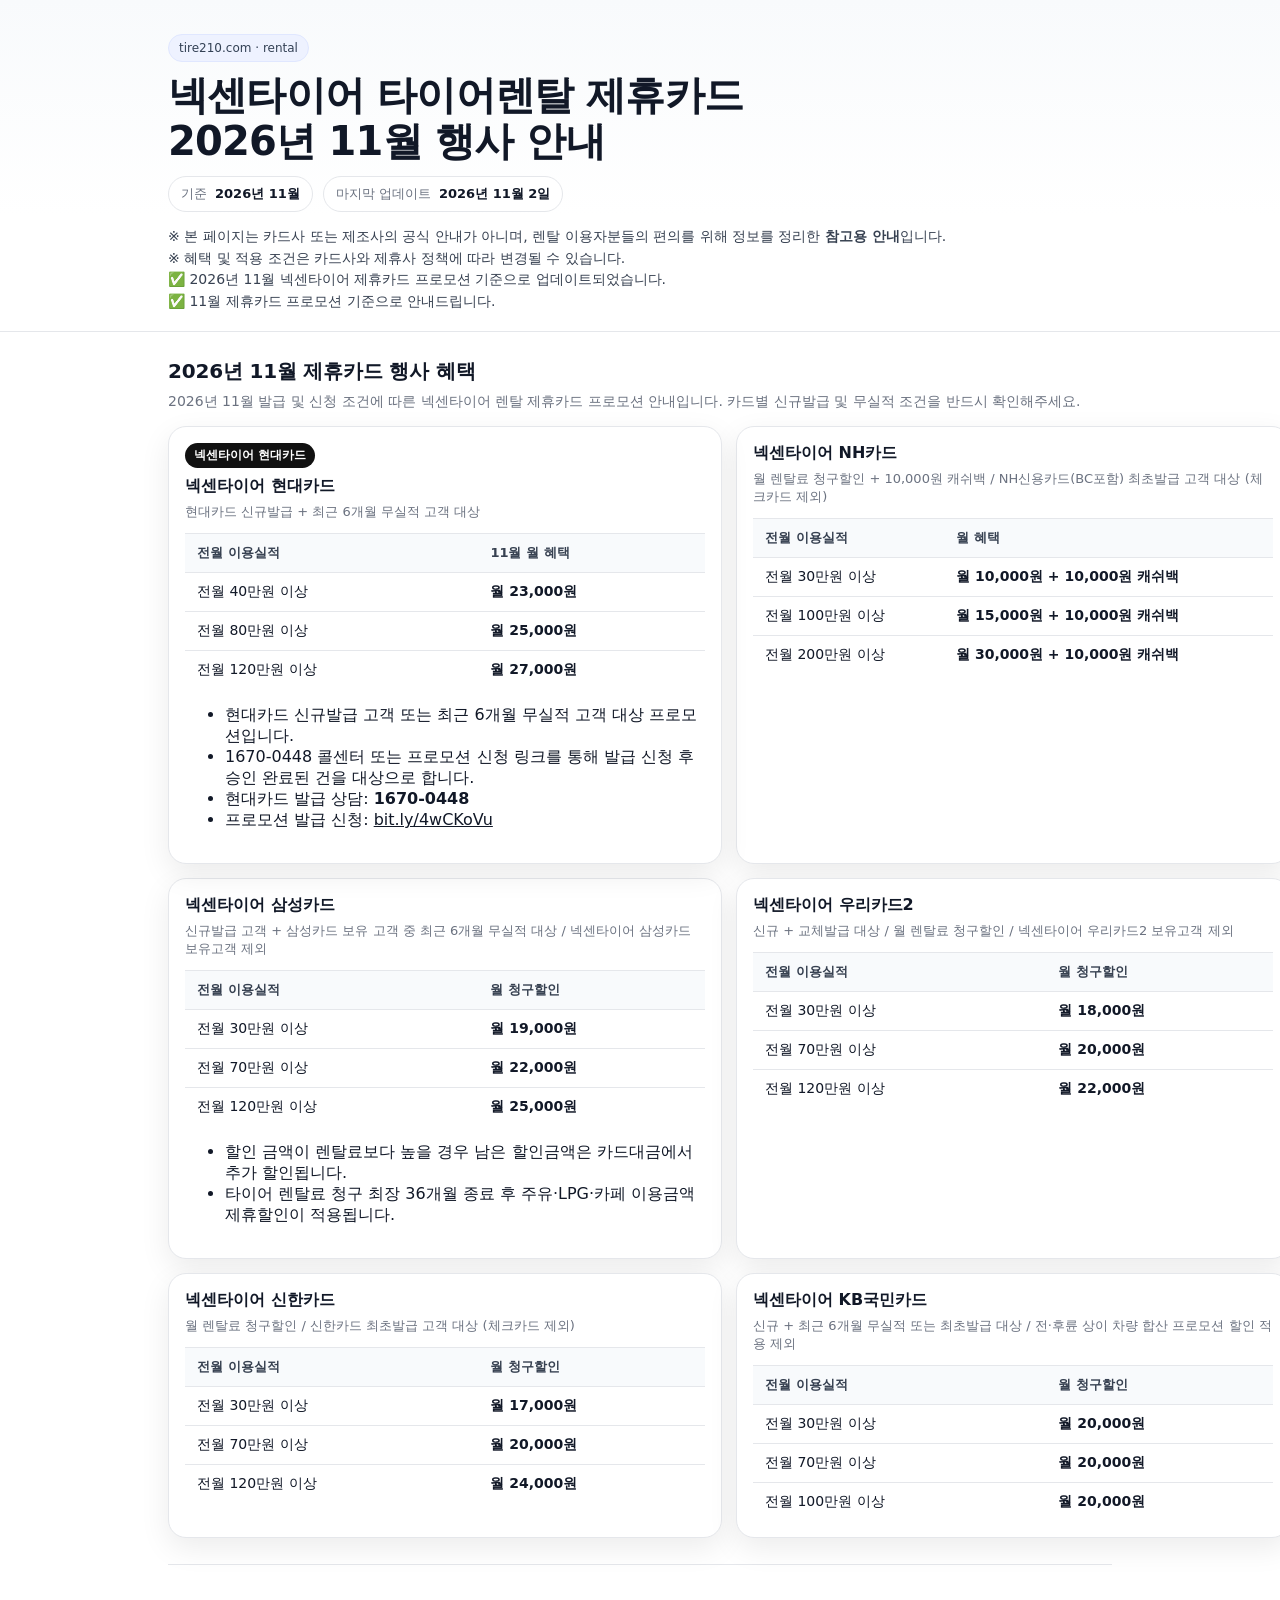
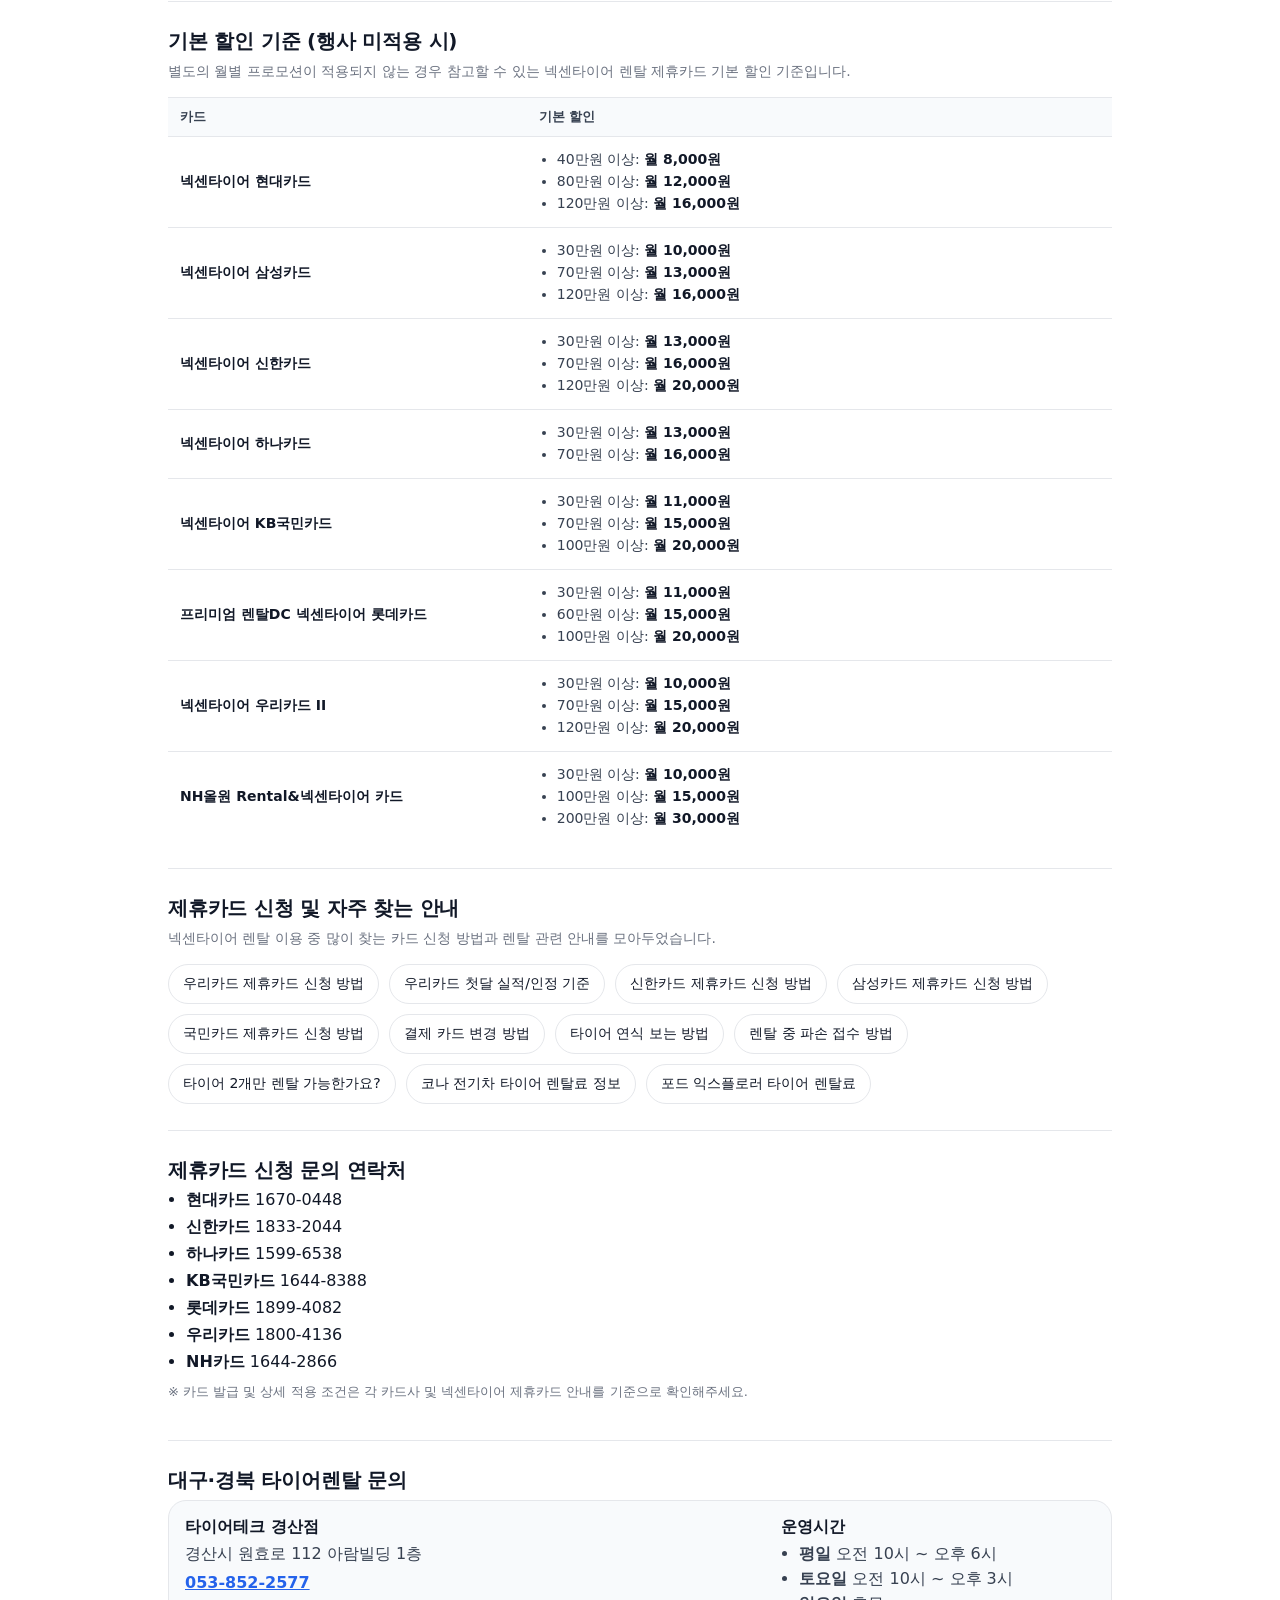
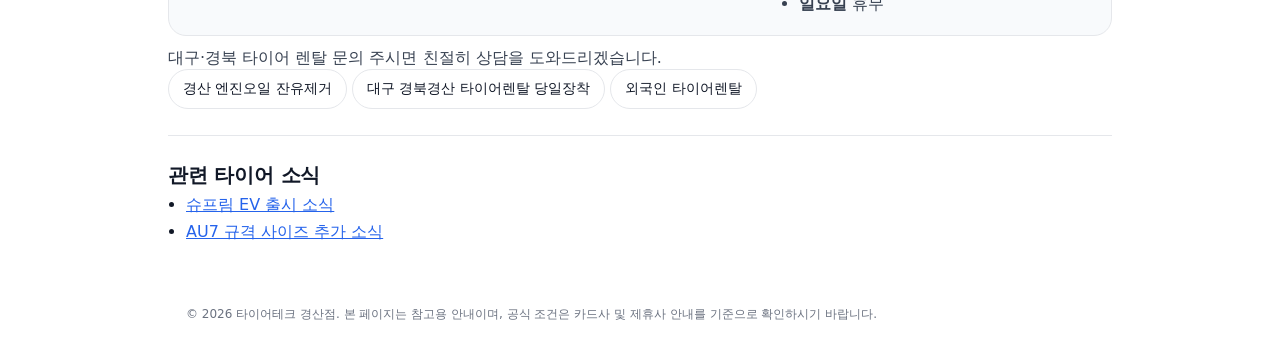
==== commit b4e49594: "Add files via upload" ====
--- a/index.html.html
+++ b/index.html.html
@@ -6,11 +6,11 @@
   <meta charset="UTF-8" />
   <meta name="viewport" content="width=device-width, initial-scale=1.0" />
 
-  <title>넥센타이어 렌탈 제휴카드 10월 행사 안내 | 타이어테크 경산점</title>
+  <title>넥센타이어 렌탈 제휴카드 11월 행사 안내 | 타이어테크 경산점</title>
 
   <meta
     name="description"
-    content="2026년 10월 넥센타이어 렌탈 제휴카드 프로모션을 정리했습니다. 현대카드, NH카드, 삼성카드, 우리카드, 신한카드, 국민카드 월별 할인 혜택과 기본 할인 기준을 확인하세요."
+    content="2026년 11월 넥센타이어 렌탈 제휴카드 프로모션을 정리했습니다. 현대카드, NH카드, 삼성카드, 우리카드, 신한카드, 국민카드 월별 할인 혜택과 기본 할인 기준을 확인하세요."
   />
 
   <link rel="canonical" href="https://rental.tire210.com/" />
@@ -19,10 +19,10 @@
   <meta name="naver-site-verification" content="f28f86b7853e4f6704297b86d7def790b41e00e4" />
 
   <meta property="og:type" content="website" />
-  <meta property="og:title" content="2026년 10월 넥센타이어 렌탈 제휴카드 행사 안내" />
+  <meta property="og:title" content="2026년 11월 넥센타이어 렌탈 제휴카드 행사 안내" />
   <meta
     property="og:description"
-    content="현대카드 신규 출시! 2026년 10월 넥센타이어 렌탈 제휴카드 프로모션과 기본 할인 기준을 한눈에 확인하세요."
+    content="현대카드 신규 출시! 2026년 11월 넥센타이어 렌탈 제휴카드 프로모션과 기본 할인 기준을 한눈에 확인하세요."
   />
   <meta property="og:url" content="https://rental.tire210.com/" />
 
@@ -81,19 +81,19 @@
 
       <h1>
         넥센타이어 타이어렌탈 제휴카드<br />
-        2026년 10월 행사 안내
+        2026년 11월 행사 안내
       </h1>
 
       <div class="meta-row">
 
         <div class="meta-item">
           <span>기준</span>
-          <strong>2026년 10월</strong>
+          <strong>2026년 11월</strong>
         </div>
 
         <div class="meta-item">
           <span>마지막 업데이트</span>
-          <strong>2026년 10월 7일</strong>
+          <strong>2026년 11월 2일</strong>
         </div>
 
       </div>
@@ -105,9 +105,9 @@
 
         ※ 혜택 및 적용 조건은 카드사와 제휴사 정책에 따라 변경될 수 있습니다.<br />
 
-        ✅ 2026년 10월 넥센타이어 제휴카드 프로모션 기준으로 업데이트되었습니다.<br />
-
-        ✅ 10월 제휴카드 프로모션 기준으로 안내드립니다.
+        ✅ 2026년 11월 넥센타이어 제휴카드 프로모션 기준으로 업데이트되었습니다.<br />
+
+        ✅ 11월 제휴카드 프로모션 기준으로 안내드립니다.
       </p>
 
     </div>
@@ -116,13 +116,13 @@
 
   <main class="container">
 
-    <!-- 9월 프로모션 -->
+    <!-- 11월 프로모션 -->
     <section class="section">
 
-      <h2>2026년 10월 제휴카드 행사 혜택</h2>
+      <h2>2026년 11월 제휴카드 행사 혜택</h2>
 
       <p class="sub">
-        2026년 10월 발급 및 신청 조건에 따른 넥센타이어 렌탈 제휴카드 프로모션 안내입니다.
+        2026년 11월 발급 및 신청 조건에 따른 넥센타이어 렌탈 제휴카드 프로모션 안내입니다.
         카드별 신규발급 및 무실적 조건을 반드시 확인해주세요.
       </p>
 
@@ -147,7 +147,7 @@
               <thead>
                 <tr>
                   <th>전월 이용실적</th>
-                  <th>10월 월 혜택</th>
+                  <th>11월 월 혜택</th>
                 </tr>
               </thead>
 
